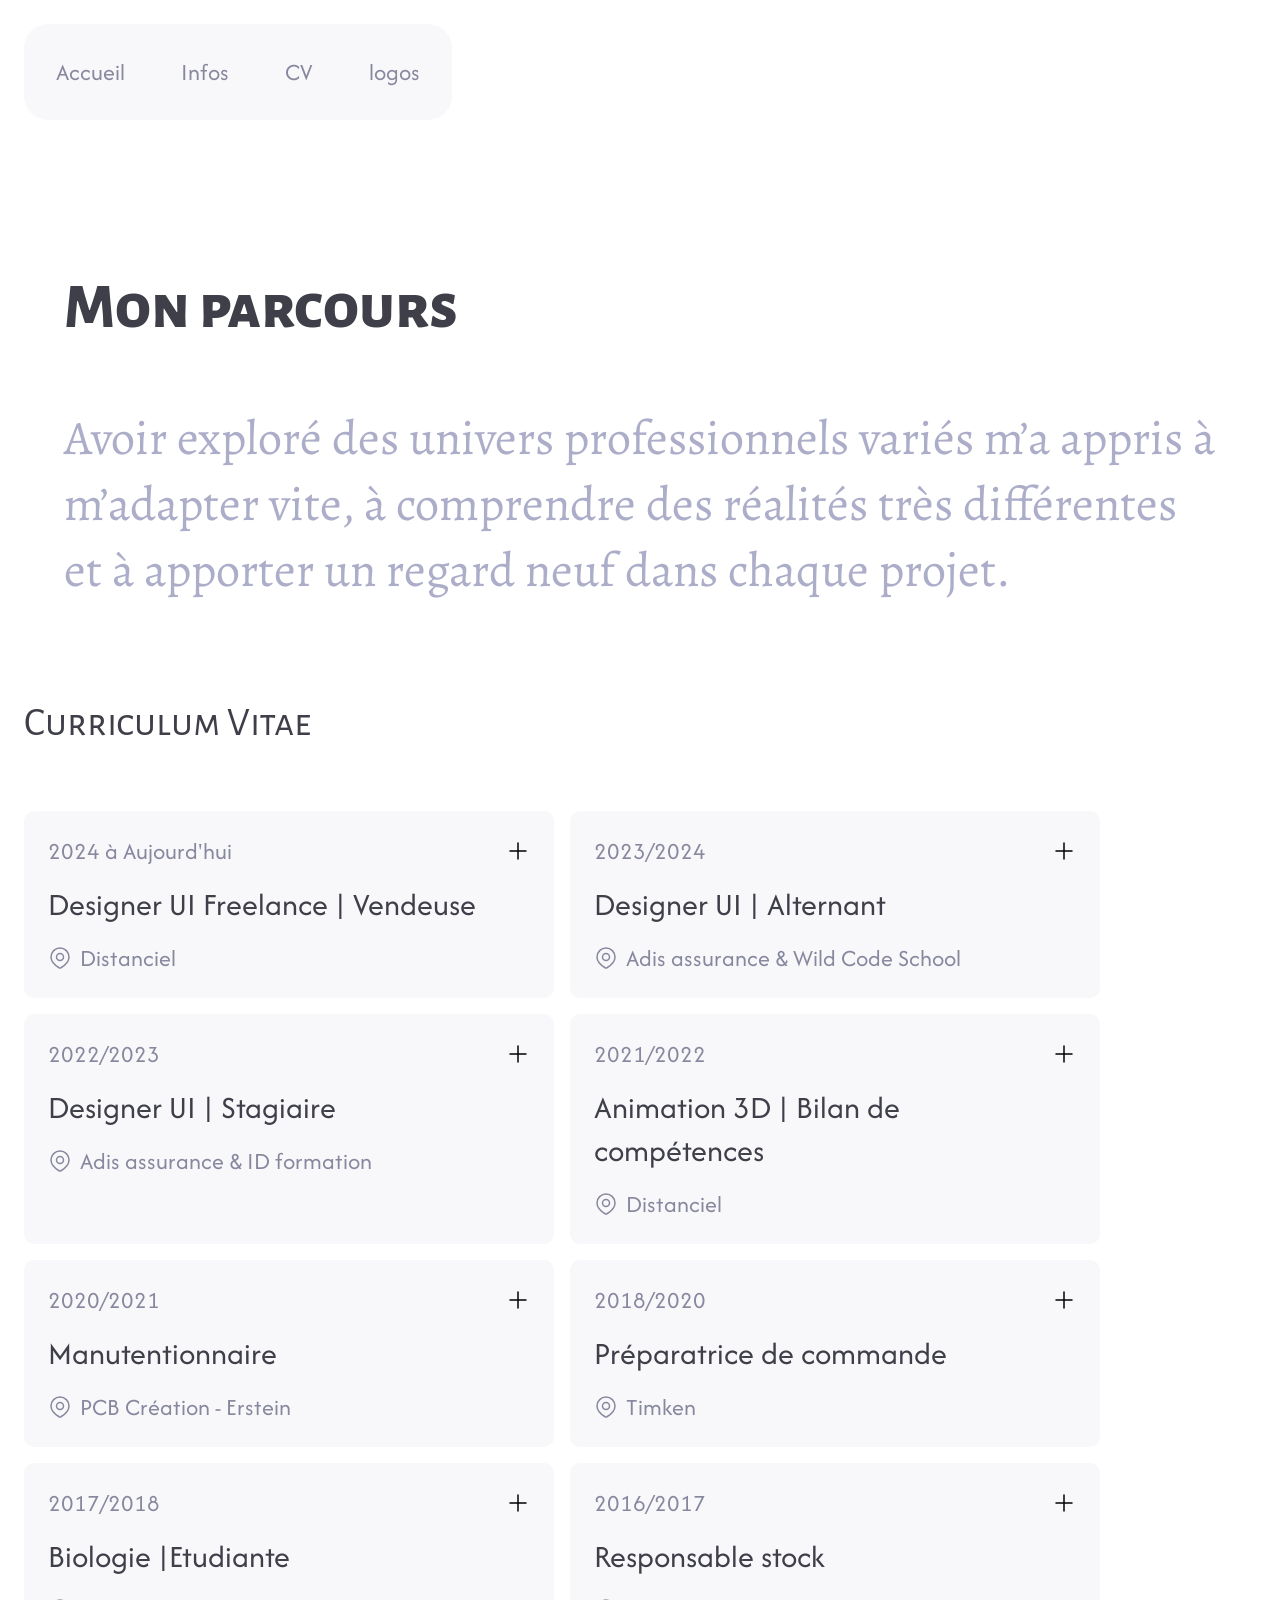
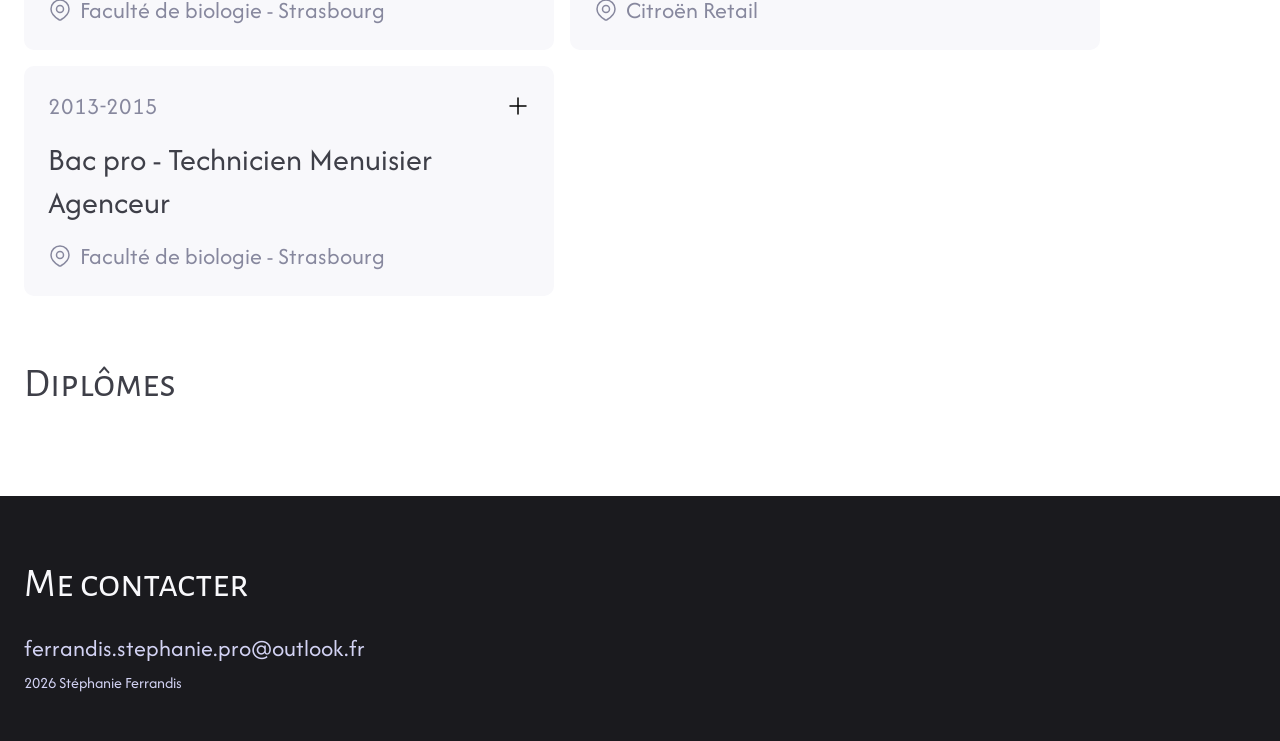
==== Curriculum vitae.html @ ad086a9f "CV" ====
<!DOCTYPE html>
<html lang="fr">

<head>
    <meta charset="UTF-8">
    <meta name="viewport" content="width=device-width, initial-scale=1.0">
    <title>Ferrandis Stéphanie Curriculum Vitae</title>
    <link rel="stylesheet" href="mainstyle.css">

    <!--Alegreya-classic-->
    <link rel="preconnect" href="https://fonts.googleapis.com">
    <link rel="preconnect" href="https://fonts.gstatic.com" crossorigin>
    <link href="https://fonts.googleapis.com/css2?family=Alegreya:ital,wght@0,400..900;1,400..900&display=swap"
        rel="stylesheet">
    <!--Alegreya Sans SC-->
    <link rel="preconnect" href="https://fonts.googleapis.com">
    <link rel="preconnect" href="https://fonts.gstatic.com" crossorigin>
    <link
        href="https://fonts.googleapis.com/css2?family=Alegreya+Sans+SC:ital,wght@0,100;0,300;0,400;0,500;0,700;0,800;0,900;1,100;1,300;1,400;1,500;1,700;1,800;1,900&display=swap"
        rel="stylesheet">
    <!--Afacad-->
    <link rel="preconnect" href="https://fonts.googleapis.com">
    <link rel="preconnect" href="https://fonts.gstatic.com" crossorigin>
    <link href="https://fonts.googleapis.com/css2?family=Afacad:ital,wght@0,400..700;1,400..700&display=swap"
        rel="stylesheet">
    <!--Script -->
    <script src="script.js" defer></script>

</head>

<body>

    <Header>
        <nav>
            <!-- Bouton burger -->
            <div id="burger-button" aria-label="Menu">
                <span></span>
                <span></span>
                <span></span>
            </div>

            <!-- Menu desktop + mobile -->
            <div class="main_pages">
                <a href="index.html">Accueil</a>
                <a href="#">Infos</a>
                <a href="Curriculum vitae.html">CV</a>
                <a href="page-logos.html">logos</a>
            </div>
        </nav>

        <h1>Mon parcours</h1>
        <h2>Avoir exploré des univers professionnels variés m’a appris à m’adapter vite, à comprendre des réalités très différentes et à apporter un regard neuf dans chaque projet. </h2>
        <h3>Curriculum Vitae</h3>
    </Header>

    <section class="curriculum">


        <!-------- AUJOURD'HUI DESIGN UI FREELANCE --------->

        <div class="card-cv">

            <div class="opener">
                <p>2024 à Aujourd'hui</p>
                <img class="toggle-icon" src="icons/plus.svg" alt="Icon more" height="24px">
            </div>

            <h4>Designer UI Freelance | Vendeuse</h4>

            <div class="location">
                <img src="icons/location-map.svg" alt="icon location" height="24px">
                <p>Distanciel</p>

            </div>

            <p class="description">Lorem ipsum dolor sit amet consectetur. Turpis risus sit id mauris velit arcu.
                Viverra mi fusce nunc in nulla interdum elit in. Faucibus egestas congue ultrices tincidunt id. Non
                eget cras sed erat urna id lacus.</p>

        </div>

        <!-------- DATE DESIGN UI ALTERNANT --------->

        <div class="card-cv">

            <div class="opener">
                <p>2023/2024</p>
                <img class="toggle-icon" src="icons/plus.svg" alt="Icon more" height="24px">
            </div>

            <h4>Designer UI | Alternant</h4>

            <div class="location">
                <img src="icons/location-map.svg" alt="icon location" height="24px">
                <p>Adis assurance & Wild Code School</p> 
            </div>

            <p class="description">Lorem ipsum dolor sit amet consectetur. Turpis risus sit id mauris velit arcu.
                Viverra mi fusce nunc in nulla interdum elit in. Faucibus egestas congue ultrices tincidunt id. Non
                eget cras sed erat urna id lacus.</p>

        </div>

        <!-------- DATE  DESIGN UI STAGE --------->

        <div class="card-cv">

            <div class="opener">
                <p>2022/2023</p>
                <img class="toggle-icon" src="icons/plus.svg" alt="Icon more" height="24px">
            </div>

            <h4>Designer UI | Stagiaire</h4>

            <div class="location">
                <img src="icons/location-map.svg" alt="icon location" height="24px">
                <p>Adis assurance & ID formation</p> 
            </div>

            <p class="description">Lorem ipsum dolor sit amet consectetur. Turpis risus sit id mauris velit arcu.
                Viverra mi fusce nunc in nulla interdum elit in. Faucibus egestas congue ultrices tincidunt id. Non
                eget cras sed erat urna id lacus.</p>

        </div>

        

        <!-------- DATE  SANS EMPLOI --------->

        <div class="card-cv">

            <div class="opener">
                <p>2021/2022</p>
                <img class="toggle-icon" src="icons/plus.svg" alt="Icon more" height="24px">
            </div>

            <h4>Animation 3D | Bilan de compétences</h4>

            <div class="location">
                <img src="icons/location-map.svg" alt="icon location" height="24px">
                <p>Distanciel</p> 
            </div>

            <p class="description">Lorem ipsum dolor sit amet consectetur. Turpis risus sit id mauris velit arcu.
                Viverra mi fusce nunc in nulla interdum elit in. Faucibus egestas congue ultrices tincidunt id. Non
                eget cras sed erat urna id lacus.</p>

        </div>

        <!-------- DATE  INTERIMAIRE PCB --------->

        <div class="card-cv">

            <div class="opener">
                <p>2020/2021</p>
                <img class="toggle-icon" src="icons/plus.svg" alt="Icon more" height="24px">
            </div>

            <h4>Manutentionnaire</h4>

            <div class="location">
                <img src="icons/location-map.svg" alt="icon location" height="24px">
                <p>PCB Création - Erstein</p> 
            </div>

            <p class="description">Lorem ipsum dolor sit amet consectetur. Turpis risus sit id mauris velit arcu.
                Viverra mi fusce nunc in nulla interdum elit in. Faucibus egestas congue ultrices tincidunt id. Non
                eget cras sed erat urna id lacus.</p>

        </div>

        <!-------- DATE  INTERIMAIRE TIMKEN --------->

        <div class="card-cv">

            <div class="opener">
                <p>2018/2020</p>
                <img class="toggle-icon" src="icons/plus.svg" alt="Icon more" height="24px">
            </div>

            <h4>Préparatrice de commande</h4>

            <div class="location">
                <img src="icons/location-map.svg" alt="icon location" height="24px">
                <p>Timken</p> 
            </div>

            <p class="description">Lorem ipsum dolor sit amet consectetur. Turpis risus sit id mauris velit arcu.
                Viverra mi fusce nunc in nulla interdum elit in. Faucibus egestas congue ultrices tincidunt id. Non
                eget cras sed erat urna id lacus.</p>

        </div>

        <!-------- DATE  ETUDIANT FACULTE DE BIOLOGIE --------->

        <div class="card-cv">

            <div class="opener">
                <p>2017/2018</p>
                <img class="toggle-icon" src="icons/plus.svg" alt="Icon more" height="24px">
            </div>

            <h4>Biologie |Etudiante</h4>

            <div class="location">
                <img src="icons/location-map.svg" alt="icon location" height="24px">
                <p>Faculté de biologie - Strasbourg</p> 
            </div>

            <p class="description">Lorem ipsum dolor sit amet consectetur. Turpis risus sit id mauris velit arcu.
                Viverra mi fusce nunc in nulla interdum elit in. Faucibus egestas congue ultrices tincidunt id. Non
                eget cras sed erat urna id lacus.</p>

        </div>

        <!-------- DATE  INTERIMAIRE CITROEN RETAIL --------->

        <div class="card-cv">

            <div class="opener">
                <p>2016/2017</p>
                <img class="toggle-icon" src="icons/plus.svg" alt="Icon more" height="24px">
            </div>

            <h4>Responsable stock</h4>

            <div class="location">
                <img src="icons/location-map.svg" alt="icon location" height="24px">
                <p>Citroën Retail</p> 
            </div>

            <p class="description">Lorem ipsum dolor sit amet consectetur. Turpis risus sit id mauris velit arcu.
                Viverra mi fusce nunc in nulla interdum elit in. Faucibus egestas congue ultrices tincidunt id. Non
                eget cras sed erat urna id lacus.</p>

        </div>


        
        <!-------- DATE  MENUISIER AGENCEUR --------->

        <div class="card-cv">

            <div class="opener">
                <p>2013-2015</p>
                <img class="toggle-icon" src="icons/plus.svg" alt="Icon more" height="24px">
            </div>

            <h4>Bac pro - Technicien Menuisier Agenceur</h4>

            <div class="location">
                <img src="icons/location-map.svg" alt="icon location" height="24px">
                <p>Faculté de biologie - Strasbourg</p> 
            </div>

            <p class="description">Lorem ipsum dolor sit amet consectetur. Turpis risus sit id mauris velit arcu.
                Viverra mi fusce nunc in nulla interdum elit in. Faucibus egestas congue ultrices tincidunt id. Non
                eget cras sed erat urna id lacus.</p>

        </div>


        

    </section>
    <section>
        <h3>Diplômes</h3>
    </section>
    <section class="Contact"></section>

    <footer>
        <h3>Me contacter</h3>
        <p>ferrandis.stephanie.pro@outlook.fr</p>
        <h6>2026 Stéphanie Ferrandis</h6>
    </footer>
</body>
---- mainstyle.css ----
* {
    margin: 0;
    padding: 0;
    box-sizing: border-box;
    line-height: inherit;
    color: inherit;
    font: inherit;
}

html {
    font-size: 16px; /* Valeur par défaut des navigateurs */
    /* padding: 24px 32px 24px 32px; */
}


:root{
    
    --primary-light-color: #ACADC9;  
    --primary-medium-color: ;
    --primary-dark-color: ;  
    --secondary-color: #391ADE; 
    --secondary-light-color: #7D3EFF;
    --secondary-dark-color: #5318CC;
    --tertiary : ;
    --background-light: #1FFFFFF;
    --background-medium: #F8F8FB;
    --background-dark: #1A1A1E;
    --color-system-valid: #C4FCF0;
    background-color: var(--background-light); 
}



.alegreya-classic{
  font-family: "Alegreya", serif;
  font-optical-sizing: auto;
  font-weight: 400;
  font-style: normal;
}

.alegreya-sans-sc-thin {
  font-family: "Alegreya Sans SC", sans-serif;
  font-weight: 100;
  font-style: normal;
}

.alegreya-sans-sc-light {
  font-family: "Alegreya Sans SC", sans-serif;
  font-weight: 300;
  font-style: normal;
}

.alegreya-sans-sc-regular {
  font-family: "Alegreya Sans SC", sans-serif;
  font-weight: 400;
  font-style: normal;
}

.alegreya-sans-sc-medium {
  font-family: "Alegreya Sans SC", sans-serif;
  font-weight: 500;
  font-style: normal;
}

.alegreya-sans-sc-bold {
  font-family: "Alegreya Sans SC", sans-serif;
  font-weight: 700;
  font-style: normal;
}

.alegreya-sans-sc-extrabold {
  font-family: "Alegreya Sans SC", sans-serif;
  font-weight: 800;
  font-style: normal;
}

.alegreya-sans-sc-black {
  font-family: "Alegreya Sans SC", sans-serif;
  font-weight: 900;
  font-style: normal;
}

.alegreya-sans-sc-thin-italic {
  font-family: "Alegreya Sans SC", sans-serif;
  font-weight: 100;
  font-style: italic;
}

.alegreya-sans-sc-light-italic {
  font-family: "Alegreya Sans SC", sans-serif;
  font-weight: 300;
  font-style: italic;
}

.alegreya-sans-sc-regular-italic {
  font-family: "Alegreya Sans SC", sans-serif;
  font-weight: 400;
  font-style: italic;
}

.alegreya-sans-sc-medium-italic {
  font-family: "Alegreya Sans SC", sans-serif;
  font-weight: 500;
  font-style: italic;
}

.alegreya-sans-sc-bold-italic {
  font-family: "Alegreya Sans SC", sans-serif;
  font-weight: 700;
  font-style: italic;
}

.alegreya-sans-sc-extrabold-italic {
  font-family: "Alegreya Sans SC", sans-serif;
  font-weight: 800;
  font-style: italic;
}

.alegreya-sans-sc-black-italic {
  font-family: "Alegreya Sans SC", sans-serif;
  font-weight: 900;
  font-style: italic;
}

.afacad {
  font-family: "Afacad", sans-serif;
  font-optical-sizing: auto;
  font-weight: 400;
  font-style: normal;
}


h1{
  font-family: "Alegreya Sans SC", sans-serif;
  font-optical-sizing: auto;
  font-weight: 800;
  font-style: normal;
  font-size: 4rem;
  color: #3E3F48;
  padding: 150px 58px  58px 40px;
  max-width: 82rem;
}

h2{
    font-family: "Alegreya", serif;
  font-optical-sizing: auto;
  font-weight: 400;
  font-style: normal;
  font-size: 3rem;
  color: #ACADC9;
  max-width: 82rem;
  padding: 0px 40px 80px 40px;

}

h3{
    font-family:"Alegreya Sans SC";
    font-size: 2.5rem;
    padding: 16px 0px 16px 0px;
    color: #3E3F48;
}

h4{
    font-family:"Afacad";
    font-size: 2rem;
    color: #3E3F48;
    padding: 16px 0px 16px 0px;
}

h5{
  font-family:"Alegreya Sans SC";
    font-size: 1.5rem;
    padding: 16px 0px 16px 0px;
    color: #3E3F48;
}

h6{
    font-family:"Afacad";
    font-size: 1rem;
    color: #3E3F48;
} /*Uniquement dans footer*/

p{
    font-family:"Afacad";
    font-size: 1.5rem;
    color: #3E3F48;
}

header, section{
  padding: 24px;
}

.main_pages{
    display: flex; flex-direction: row; align-items: center;
    width: fit-content; padding: 2rem; gap: 56px;
    font-family: "Afacad"; font-size: 1.5rem;  
    background-color: #F8F8FB;
    border-radius: 24px;
}

nav .main_pages a 
{
    display: flex;
    align-items: center;
    justify-content: center;
    text-decoration: none;
    color: #87889E;
}

nav a:hover 
{
    color: #1A1A1E;
}

/* --- BURGER BUTTON --- */

#burger-button {
  width: 40px;
  height: 32px;
  position: relative;
  cursor: pointer;
  display: none; /* visible seulement en mobile */
  z-index: 9999;
}

#burger-button span {
  position: absolute;
  left: 0;
  height: 5px;
  background-color: #ADAEC8;
  border-radius: 8px;
  transition: 0.3s ease;
}

/* Largeurs différentes */
#burger-button span:nth-child(1) {
  width: 100%;
  top: 0;
}

#burger-button span:nth-child(2) {
  width: 50%;
  top: 13px;
}

#burger-button span:nth-child(3) {
  width: 25%;
  top: 26px;
}

/* --- BURGER BUTTON : ANIMATION EN CROIX --- */

#burger-button.open span:nth-child(1) {
  transform: translateY(13px) rotate(45deg);
  width: 100%; /* pour garder la croix propre */
}

#burger-button.open span:nth-child(2) {
  opacity: 0;
}

#burger-button.open span:nth-child(3) {
  transform: translateY(-13px) rotate(-45deg);
  width: 100%; /* pour garder la croix propre */
}

/* --- ACCUEIL TINY PROJET --- */

.project-container{
    width: fit-content;
    display: flex;
   flex-direction: column;
   gap: 16px;
}

.home-project-name{
    display: flex;
    flex-direction: row;
    justify-content: space-between;
    margin-bottom: 24px;
}
.home-project-name p{
    color: #ACADC9;
}

.video-thumbnail {
    display: block;
    width: 100%;
    max-width: 1000px; /* taille desktop */
    border-radius: 16px;
    overflow: hidden;
    cursor: pointer;
}

.video-thumbnail video {
    width: 100%;
    height: auto;
    display: block;
    object-fit: cover;
}
/* --- PAGES PROJET --- */

.hero {
  background-image: url("spotmypulse/media/header-smp.jpg");
  background-size: cover;
  background-position: top center;
  background-repeat: no-repeat;
  background-attachment: fixed;
  height: 70vh;
}

footer{
  display: flex;
  flex-direction: column;
  background-color: #1A1A1E;
  padding: 48px 24px 48px 24px;
  gap: 8px;
}

footer h3{
  color: #F8F8FB ;
}

footer h6, footer p{
  color: #D2D2F3;
}

/* ------------------------------------------ CURRICULUM VITAE-------------------------------------------- */

.curriculum{
  display: flex;
  flex-direction: row;
  flex-wrap: wrap;
  gap: 16px;
}

.card-cv{
  background-color: #F8F8FB;
  border-radius: 10px;
  padding: 24px;
  width: 530px;
}

.location p, .opener p{
  color: #87889E;
}

.opener, .when{
  display: flex;
  flex-direction: row;
  justify-content: space-between;
}

.location{
  display: flex;
  flex-direction: row;
  align-items: center;
  gap: 8px;
}

.description{
  padding-top: 16px;
}

/* Paragraphe caché par défaut */
.card-cv .description {
    display: none;
}

/* Quand la carte est ouverte */
.card-cv.open .description {
    display: block;
}

/* Optionnel : curseur clic */
.card-cv .opener {
    cursor: pointer;
    display: flex;
    justify-content: space-between;
    align-items: center;
}



/* -------------------- VERSION MOBILE ----------------------- */

@media (max-width: 768px) {

    h1{
        font-size: 3rem;
        padding: 150px 0px 0px 0px;

    }

    h2{
        font-size: 2rem;
        padding: 24px 0px 24px 0px;
    }

    h3{
      font-size: 2rem;
    }

  /* Afficher le burger */
  #burger-button {
    display: block;
  }

  /* Menu mobile caché par défaut */
  .main_pages {
    position: fixed;
    top: 0;
    left: 0;
    width: 100vw;
    height: 100vh;
    background-color: #F8F8FB;
    flex-direction: column;
    justify-content: center;
    align-items: center;
    gap: 32px;

    transform: translateY(-100%); /* caché au-dessus */
    transition: transform 0.35s ease;
    z-index: 9990;
  }

  /* Menu visible quand ouvert */
  .main_pages.open {
    transform: translateY(0); /* descend */
  }

  /* Liens en mobile */
  .main_pages a {
    display: block;
    font-size: 2.2rem;
    color: #3E3F48;
  }

  .curriculum{
    flex-direction: column;
  }

  .card-cv{
    width: 100%;
  }
}
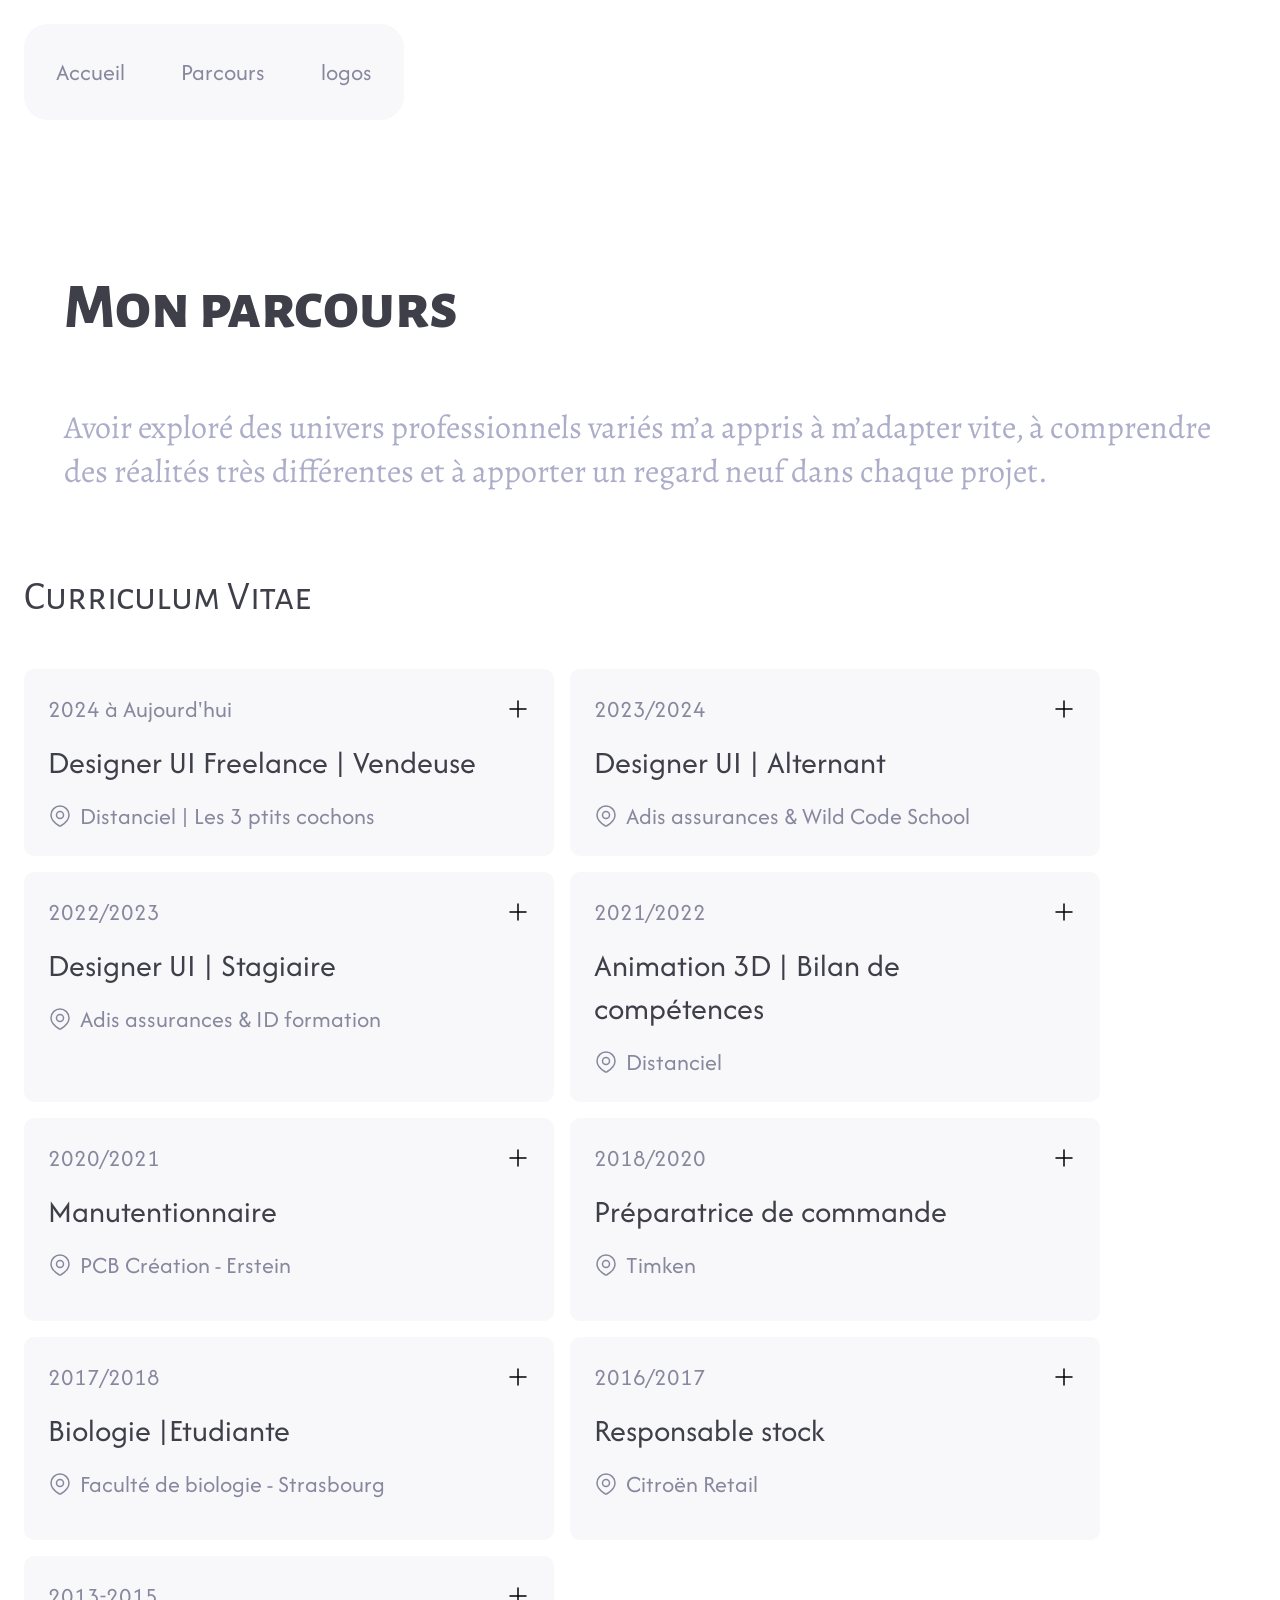
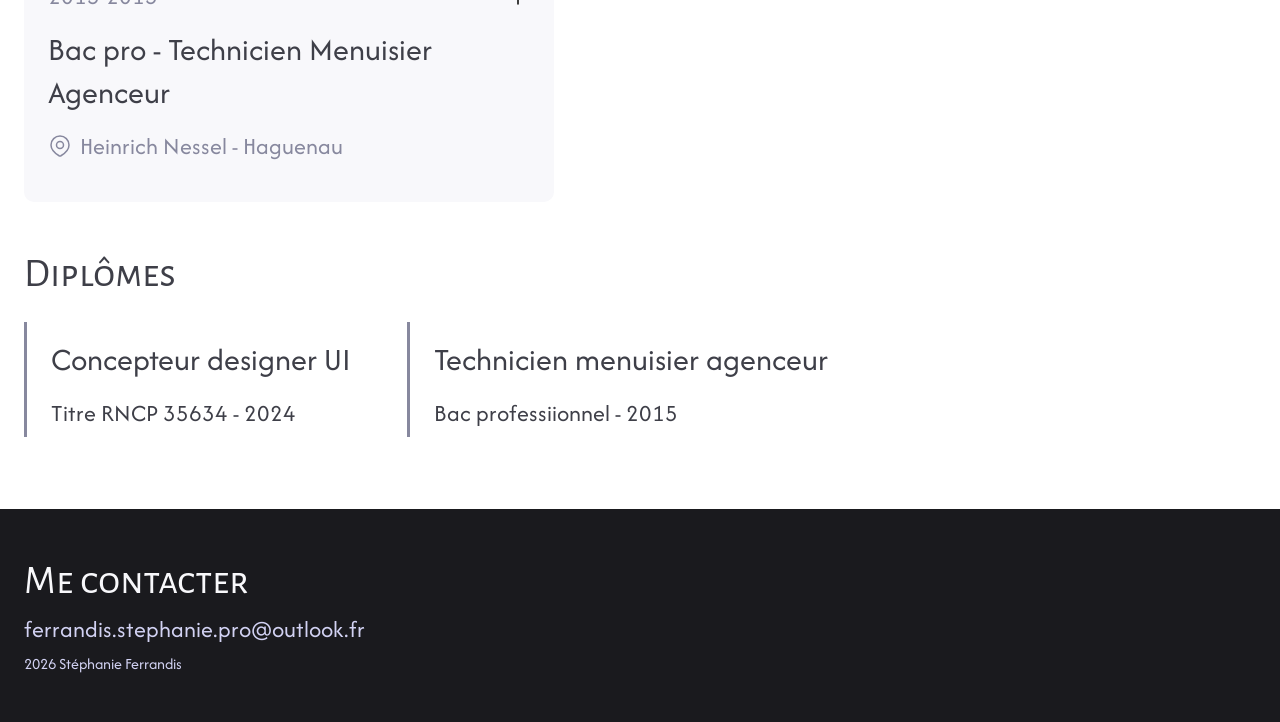
==== commit 3a2ad293: "Cv et autres" ====
--- a/Curriculum vitae.html
+++ b/Curriculum vitae.html
@@ -42,14 +42,14 @@
             <!-- Menu desktop + mobile -->
             <div class="main_pages">
                 <a href="index.html">Accueil</a>
-                <a href="#">Infos</a>
-                <a href="Curriculum vitae.html">CV</a>
+                <a href="Curriculum vitae.html">Parcours</a>
                 <a href="page-logos.html">logos</a>
             </div>
         </nav>
 
         <h1>Mon parcours</h1>
-        <h2>Avoir exploré des univers professionnels variés m’a appris à m’adapter vite, à comprendre des réalités très différentes et à apporter un regard neuf dans chaque projet. </h2>
+        <h2>Avoir exploré des univers professionnels variés m’a appris à m’adapter vite, à comprendre des réalités très
+            différentes et à apporter un regard neuf dans chaque projet. </h2>
         <h3>Curriculum Vitae</h3>
     </Header>
 
@@ -69,81 +69,104 @@
 
             <div class="location">
                 <img src="icons/location-map.svg" alt="icon location" height="24px">
+                <p>Distanciel | Les 3 ptits cochons</p>
+
+            </div>
+
+            <p class="description">Je suis aujourd’hui designer UI freelance. Mes premières missions sont principalement
+                arrivées par bouche‑à‑oreille, ce qui m’a permis d’accompagner plusieurs clients sur la création ou
+                l’évolution de leur identité graphique.
+                Ces projets m’ont offert l’occasion de renforcer ma méthodologie, d’affiner mon style et de développer
+                une relation de proximité avec mes clients.
+
+                En parallèle, je travaille comme vendeuse aux "Les 3 ptits cochons" , une épicerie fine strasbourgeoise
+                spécialisée dans l’apéritif. Cette expérience nourrit mon sens du contact, de l’écoute et du conseil —
+                des qualités essentielles dans mon métier de designer.</p>
+
+        </div>
+
+        <!-------- DATE DESIGN UI ALTERNANT --------->
+
+        <div class="card-cv">
+
+            <div class="opener">
+                <p>2023/2024</p>
+                <img class="toggle-icon" src="icons/plus.svg" alt="Icon more" height="24px">
+            </div>
+
+            <h4>Designer UI | Alternant</h4>
+
+            <div class="location">
+                <img src="icons/location-map.svg" alt="icon location" height="24px">
+                <p>Adis assurances & Wild Code School</p>
+            </div>
+
+            <p class="description">Au cours de mon alternance chez ADIS Assurances, j’ai été confrontée à l’ensemble des
+                dimensions qui structurent un projet UX : enjeux business, attentes utilisateurs, collaboration
+                inter‑équipes, contraintes techniques et accessibilité numérique.
+                Ces éléments ont guidé chacune de mes décisions de conception.
+
+                La refonte complète de plusieurs parcours utilisateurs ainsi que la création d’un outil interne m’ont
+                permis d’appliquer ces principes de manière concrète et exigeante.
+                J’ai particulièrement apprécié cette immersion dans des problématiques complexes</p>
+
+        </div>
+
+        <!-------- DATE  DESIGN UI STAGE --------->
+
+        <div class="card-cv">
+
+            <div class="opener">
+                <p>2022/2023</p>
+                <img class="toggle-icon" src="icons/plus.svg" alt="Icon more" height="24px">
+            </div>
+
+            <h4>Designer UI | Stagiaire</h4>
+
+            <div class="location">
+                <img src="icons/location-map.svg" alt="icon location" height="24px">
+                <p>Adis assurances & ID formation</p>
+            </div>
+
+            <p class="description">Cette première année de formation, réalisée avec Pôle emploi, a marqué mon entrée
+                dans le domaine du design UI/UX. J’y ai appris les bases du métier, les principes fondamentaux de
+                l’ergonomie et de la conception d’interface.
+
+                J’ai également découvert et pratiqué la suite Adobe, avant de me spécialiser progressivement sur Figma,
+                que j’ai ensuite utilisé en conditions réelles lors de mon expérience chez Adis Assurance.
+                Cette période a posé les fondations de ma méthodologie actuelle : comprendre, structurer, concevoir et
+                itérer.
+            </p>
+
+        </div>
+
+
+
+        <!-------- DATE  SANS EMPLOI --------->
+
+        <div class="card-cv">
+
+            <div class="opener">
+                <p>2021/2022</p>
+                <img class="toggle-icon" src="icons/plus.svg" alt="Icon more" height="24px">
+            </div>
+
+            <h4>Animation 3D | Bilan de compétences</h4>
+
+            <div class="location">
+                <img src="icons/location-map.svg" alt="icon location" height="24px">
                 <p>Distanciel</p>
-
-            </div>
-
-            <p class="description">Lorem ipsum dolor sit amet consectetur. Turpis risus sit id mauris velit arcu.
-                Viverra mi fusce nunc in nulla interdum elit in. Faucibus egestas congue ultrices tincidunt id. Non
-                eget cras sed erat urna id lacus.</p>
-
-        </div>
-
-        <!-------- DATE DESIGN UI ALTERNANT --------->
-
-        <div class="card-cv">
-
-            <div class="opener">
-                <p>2023/2024</p>
-                <img class="toggle-icon" src="icons/plus.svg" alt="Icon more" height="24px">
-            </div>
-
-            <h4>Designer UI | Alternant</h4>
-
-            <div class="location">
-                <img src="icons/location-map.svg" alt="icon location" height="24px">
-                <p>Adis assurance & Wild Code School</p> 
-            </div>
-
-            <p class="description">Lorem ipsum dolor sit amet consectetur. Turpis risus sit id mauris velit arcu.
-                Viverra mi fusce nunc in nulla interdum elit in. Faucibus egestas congue ultrices tincidunt id. Non
-                eget cras sed erat urna id lacus.</p>
-
-        </div>
-
-        <!-------- DATE  DESIGN UI STAGE --------->
-
-        <div class="card-cv">
-
-            <div class="opener">
-                <p>2022/2023</p>
-                <img class="toggle-icon" src="icons/plus.svg" alt="Icon more" height="24px">
-            </div>
-
-            <h4>Designer UI | Stagiaire</h4>
-
-            <div class="location">
-                <img src="icons/location-map.svg" alt="icon location" height="24px">
-                <p>Adis assurance & ID formation</p> 
-            </div>
-
-            <p class="description">Lorem ipsum dolor sit amet consectetur. Turpis risus sit id mauris velit arcu.
-                Viverra mi fusce nunc in nulla interdum elit in. Faucibus egestas congue ultrices tincidunt id. Non
-                eget cras sed erat urna id lacus.</p>
-
-        </div>
-
-        
-
-        <!-------- DATE  SANS EMPLOI --------->
-
-        <div class="card-cv">
-
-            <div class="opener">
-                <p>2021/2022</p>
-                <img class="toggle-icon" src="icons/plus.svg" alt="Icon more" height="24px">
-            </div>
-
-            <h4>Animation 3D | Bilan de compétences</h4>
-
-            <div class="location">
-                <img src="icons/location-map.svg" alt="icon location" height="24px">
-                <p>Distanciel</p> 
-            </div>
-
-            <p class="description">Lorem ipsum dolor sit amet consectetur. Turpis risus sit id mauris velit arcu.
-                Viverra mi fusce nunc in nulla interdum elit in. Faucibus egestas congue ultrices tincidunt id. Non
-                eget cras sed erat urna id lacus.</p>
+            </div>
+
+            <p class="description">Cette année a été un moment clé de mon parcours. En parallèle d’un bilan de
+                compétences avec AAC, j’ai commencé à me former en autonomie à l’animation 3D grâce à des cours en libre
+                accès.
+                J’y ai découvert un domaine passionnant, mais surtout ma capacité à apprendre seule, à résoudre des
+                problèmes et à progresser en anglais, ce qui était nouveau pour moi.
+
+                Cette période a été le véritable point de départ de mon orientation vers le design, en ouvrant la voie à
+                une nouvelle manière de créer et de penser.
+            </p>
 
         </div>
 
@@ -160,12 +183,19 @@
 
             <div class="location">
                 <img src="icons/location-map.svg" alt="icon location" height="24px">
-                <p>PCB Création - Erstein</p> 
-            </div>
-
-            <p class="description">Lorem ipsum dolor sit amet consectetur. Turpis risus sit id mauris velit arcu.
-                Viverra mi fusce nunc in nulla interdum elit in. Faucibus egestas congue ultrices tincidunt id. Non
-                eget cras sed erat urna id lacus.</p>
+                <p>PCB Création - Erstein</p>
+            </div>
+
+            <p class="description">Avec mon équipe, nous étions responsables de la préparation de la matière première
+                destinée à l’ensemble de l’usine ainsi qu’aux professionnels pâtissiers et chocolatiers qui
+                l’utilisaient pour leurs créations.
+                Même si je n’ai que peu apprécié cette expérience et n’y ai travaillé que quelques mois, elle m’a tout
+                de même permis de découvrir un univers exigeant et minutieux.
+
+                La partie la plus satisfaisante de cette mission a été la manipulation et la coloration du chocolat, un
+                travail à la fois technique et sensoriel qui m’a offert un premier contact concret avec ce savoir-faire
+                artisanal.
+            </p>
 
         </div>
 
@@ -182,12 +212,29 @@
 
             <div class="location">
                 <img src="icons/location-map.svg" alt="icon location" height="24px">
-                <p>Timken</p> 
-            </div>
-
-            <p class="description">Lorem ipsum dolor sit amet consectetur. Turpis risus sit id mauris velit arcu.
-                Viverra mi fusce nunc in nulla interdum elit in. Faucibus egestas congue ultrices tincidunt id. Non
-                eget cras sed erat urna id lacus.</p>
+                <p>Timken</p>
+            </div>
+
+            <p class="description">Après mon expérience à l’université, j’ai intégré Timken en tant que préparatrice de
+                commandes dans le cadre d’un contrat d’intérim. J’y ai travaillé un peu plus d’un an, une période qui
+                m’a permis de développer rigueur, organisation et endurance, tout en préparant un projet personnel
+                important : plusieurs mois de voyage en Croatie avec mon conjoint.
+
+                Malgré un contexte mondial paralysé par la pandémie de Covid, nous avons pu mener cette aventure à bien
+                et en profiter pleinement. Cette expérience a renforcé ma capacité d’adaptation, ma gestion du stress et
+                mon envie d’explorer de nouveaux horizons.
+            </p>
+
+            <div class="skills">
+
+                <div class="tag">
+                    <p>Organisation</p>
+                </div>
+                <div class="tag">
+                    <p>Résilience</p>
+                </div>
+
+            </div>
 
         </div>
 
@@ -204,12 +251,28 @@
 
             <div class="location">
                 <img src="icons/location-map.svg" alt="icon location" height="24px">
-                <p>Faculté de biologie - Strasbourg</p> 
-            </div>
-
-            <p class="description">Lorem ipsum dolor sit amet consectetur. Turpis risus sit id mauris velit arcu.
-                Viverra mi fusce nunc in nulla interdum elit in. Faucibus egestas congue ultrices tincidunt id. Non
-                eget cras sed erat urna id lacus.</p>
+                <p>Faculté de biologie - Strasbourg</p>
+            </div>
+
+            <p class="description">J’ai toujours eu cette volonté d’approfondir mes connaissances en biologie. C’est un
+                domaine fascinant qui, dans la perspective de reprendre mes études, a immédiatement capté toute mon
+                attention.
+
+                Je n’ai pas réussi mon année, et j’ai rapidement eu besoin de retourner travailler pour subvenir à mes
+                besoins. Malgré cela, j’en garde une immense satisfaction. Cette expérience m’a enrichie, m’a permis de
+                mieux me connaître et, si c’était à refaire, j’y retournerais sans hésiter.
+            </p>
+
+            <div class="skills">
+
+                <div class="tag">
+                    <p>Rigueur</p>
+                </div>
+                <div class="tag">
+                    <p>Autonomie</p>
+                </div>
+
+            </div>
 
         </div>
 
@@ -226,17 +289,33 @@
 
             <div class="location">
                 <img src="icons/location-map.svg" alt="icon location" height="24px">
-                <p>Citroën Retail</p> 
-            </div>
-
-            <p class="description">Lorem ipsum dolor sit amet consectetur. Turpis risus sit id mauris velit arcu.
-                Viverra mi fusce nunc in nulla interdum elit in. Faucibus egestas congue ultrices tincidunt id. Non
-                eget cras sed erat urna id lacus.</p>
-
-        </div>
-
-
-        
+                <p>Citroën Retail</p>
+            </div>
+
+            <p class="description">J’étais responsable de la réception des pièces automobiles, de l’organisation de
+                l’entrepôt, ainsi que de la préparation des commandes, souvent nécessaire en raison d’un effectif
+                réduit.
+
+                Cette première expérience professionnelle m’a apporté de l’émancipation, un vrai sens des
+                responsabilités, et m’a permis de financer mon permis de conduire ainsi que ma première année d’études à
+                l’université l’année suivante.</p>
+
+            <div class="skills">
+
+                <div class="tag">
+                    <p>Résponsabilité</p>
+                </div>
+                <div class="tag">
+                    <p>Autonomie</p>
+                </div>
+
+            </div>
+
+
+        </div>
+
+
+
         <!-------- DATE  MENUISIER AGENCEUR --------->
 
         <div class="card-cv">
@@ -250,21 +329,57 @@
 
             <div class="location">
                 <img src="icons/location-map.svg" alt="icon location" height="24px">
-                <p>Faculté de biologie - Strasbourg</p> 
-            </div>
-
-            <p class="description">Lorem ipsum dolor sit amet consectetur. Turpis risus sit id mauris velit arcu.
-                Viverra mi fusce nunc in nulla interdum elit in. Faucibus egestas congue ultrices tincidunt id. Non
-                eget cras sed erat urna id lacus.</p>
-
-        </div>
-
-
-        
+                <p>Heinrich Nessel - Haguenau</p>
+            </div>
+
+            <p class="description">Une expérience formidable qui m’a permis de redonner du sens à ma vie
+                professionnelle. J’ai adoré apprendre ce métier : toucher, sentir et manipuler les différentes essences
+                de bois a été un vrai plaisir.
+
+                Cependant, j’ai trouvé le métier bien plus stimulant à l’école qu’en entreprise. Les projets y étaient
+                plus techniques, plus créatifs, et les compétences à développer beaucoup plus enrichissantes.
+
+                Être une femme dans un milieu encore très masculin n’a pas toujours été simple, mais cela a renforcé ma
+                confiance en moi et m’a poussée à m’affirmer davantage.
+            </p>
+
+            <div class="skills">
+
+                <div class="tag">
+                    <p>Résilience</p>
+                </div>
+                <div class="tag">
+                    <p>Confiance en soit</p>
+                </div>
+                <div class="tag">
+                    <p>Minutie</p>
+                </div>
+
+            </div>
+
+        </div>
+
+
+
 
     </section>
     <section>
         <h3>Diplômes</h3>
+
+        <div class="mesdiplomes">
+            <div class="diplome">
+                <h4>Concepteur designer UI</h4>
+                <p>Titre RNCP 35634 - 2024</p>
+            </div>
+
+            <div class="diplome">
+                <h4>Technicien menuisier agenceur</h4>
+                <p>Bac professiionnel - 2015</p>
+            </div>
+        </div>
+
+
+
     </section>
     <section class="Contact"></section>
 
--- a/mainstyle.css
+++ b/mainstyle.css
@@ -1,37 +1,38 @@
 * {
-    margin: 0;
-    padding: 0;
-    box-sizing: border-box;
-    line-height: inherit;
-    color: inherit;
-    font: inherit;
+  margin: 0;
+  padding: 0;
+  box-sizing: border-box;
+  line-height: inherit;
+  color: inherit;
+  font: inherit;
 }
 
 html {
-    font-size: 16px; /* Valeur par défaut des navigateurs */
-    /* padding: 24px 32px 24px 32px; */
-}
-
-
-:root{
-    
-    --primary-light-color: #ACADC9;  
-    --primary-medium-color: ;
-    --primary-dark-color: ;  
-    --secondary-color: #391ADE; 
-    --secondary-light-color: #7D3EFF;
-    --secondary-dark-color: #5318CC;
-    --tertiary : ;
-    --background-light: #1FFFFFF;
-    --background-medium: #F8F8FB;
-    --background-dark: #1A1A1E;
-    --color-system-valid: #C4FCF0;
-    background-color: var(--background-light); 
-}
-
-
-
-.alegreya-classic{
+  font-size: 16px;
+  /* Valeur par défaut des navigateurs */
+  /* padding: 24px 32px 24px 32px; */
+}
+
+
+:root {
+
+  --primary-light-color: #ACADC9;
+  --primary-medium-color: ;
+  --primary-dark-color: ;
+  --secondary-color: #391ADE;
+  --secondary-light-color: #7D3EFF;
+  --secondary-dark-color: #5318CC;
+  --tertiary: ;
+  --background-light: #1FFFFFF;
+  --background-medium: #F8F8FB;
+  --background-dark: #1A1A1E;
+  --color-system-valid: #C4FCF0;
+  background-color: var(--background-light);
+}
+
+
+
+.alegreya-classic {
   font-family: "Alegreya", serif;
   font-optical-sizing: auto;
   font-weight: 400;
@@ -130,86 +131,91 @@
 }
 
 
-h1{
+h1 {
   font-family: "Alegreya Sans SC", sans-serif;
   font-optical-sizing: auto;
   font-weight: 800;
   font-style: normal;
   font-size: 4rem;
   color: #3E3F48;
-  padding: 150px 58px  58px 40px;
+  padding: 150px 58px 58px 40px;
   max-width: 82rem;
 }
 
-h2{
-    font-family: "Alegreya", serif;
+h2 {
+  font-family: "Alegreya", serif;
   font-optical-sizing: auto;
   font-weight: 400;
   font-style: normal;
-  font-size: 3rem;
+  font-size: 2rem;
   color: #ACADC9;
   max-width: 82rem;
   padding: 0px 40px 80px 40px;
 
 }
 
-h3{
-    font-family:"Alegreya Sans SC";
-    font-size: 2.5rem;
-    padding: 16px 0px 16px 0px;
-    color: #3E3F48;
-}
-
-h4{
-    font-family:"Afacad";
-    font-size: 2rem;
-    color: #3E3F48;
-    padding: 16px 0px 16px 0px;
-}
-
-h5{
-  font-family:"Alegreya Sans SC";
-    font-size: 1.5rem;
-    padding: 16px 0px 16px 0px;
-    color: #3E3F48;
-}
-
-h6{
-    font-family:"Afacad";
-    font-size: 1rem;
-    color: #3E3F48;
-} /*Uniquement dans footer*/
-
-p{
-    font-family:"Afacad";
-    font-size: 1.5rem;
-    color: #3E3F48;
-}
-
-header, section{
+h3 {
+  font-family: "Alegreya Sans SC";
+  font-size: 2.5rem;
+  /* padding: 16px 0px 16px 0px; */
+  color: #3E3F48;
+}
+
+h4 {
+  font-family: "Afacad";
+  font-size: 2rem;
+  color: #3E3F48;
+  padding: 16px 0px 16px 0px;
+}
+
+h5 {
+  font-family: "Alegreya Sans SC";
+  font-size: 1.5rem;
+  padding: 16px 0px 16px 0px;
+  color: #3E3F48;
+}
+
+h6 {
+  font-family: "Afacad";
+  font-size: 1rem;
+  color: #3E3F48;
+}
+
+/*Uniquement dans footer*/
+
+p {
+  font-family: "Afacad";
+  font-size: 1.5rem;
+  color: #3E3F48;
+}
+
+header, section {
   padding: 24px;
 }
 
-.main_pages{
-    display: flex; flex-direction: row; align-items: center;
-    width: fit-content; padding: 2rem; gap: 56px;
-    font-family: "Afacad"; font-size: 1.5rem;  
-    background-color: #F8F8FB;
-    border-radius: 24px;
-}
-
-nav .main_pages a 
-{
-    display: flex;
-    align-items: center;
-    justify-content: center;
-    text-decoration: none;
-    color: #87889E;
-}
-
-nav a:hover 
-{
-    color: #1A1A1E;
+.main_pages {
+  display: flex;
+  flex-direction: row;
+  align-items: center;
+  width: fit-content;
+  padding: 2rem;
+  gap: 56px;
+  font-family: "Afacad";
+  font-size: 1.5rem;
+  background-color: #F8F8FB;
+  border-radius: 24px;
+}
+
+nav .main_pages a {
+  display: flex;
+  align-items: center;
+  justify-content: center;
+  text-decoration: none;
+  color: #87889E;
+}
+
+nav a:hover {
+  color: #1A1A1E;
 }
 
 /* --- BURGER BUTTON --- */
@@ -219,7 +225,8 @@
   height: 32px;
   position: relative;
   cursor: pointer;
-  display: none; /* visible seulement en mobile */
+  display: none;
+  /* visible seulement en mobile */
   z-index: 9999;
 }
 
@@ -252,7 +259,8 @@
 
 #burger-button.open span:nth-child(1) {
   transform: translateY(13px) rotate(45deg);
-  width: 100%; /* pour garder la croix propre */
+  width: 100%;
+  /* pour garder la croix propre */
 }
 
 #burger-button.open span:nth-child(2) {
@@ -261,43 +269,48 @@
 
 #burger-button.open span:nth-child(3) {
   transform: translateY(-13px) rotate(-45deg);
-  width: 100%; /* pour garder la croix propre */
+  width: 100%;
+  /* pour garder la croix propre */
 }
 
 /* --- ACCUEIL TINY PROJET --- */
 
-.project-container{
-    width: fit-content;
-    display: flex;
-   flex-direction: column;
-   gap: 16px;
-}
-
-.home-project-name{
-    display: flex;
-    flex-direction: row;
-    justify-content: space-between;
-    margin-bottom: 24px;
-}
-.home-project-name p{
-    color: #ACADC9;
+.project-container {
+  width: fit-content;
+  display: flex;
+  flex-direction: column;
+  gap: 16px;
+}
+
+.home-project-name {
+  display: flex;
+  flex-direction: row;
+  align-items: center;
+  justify-content: space-between;
+  margin-bottom: 24px;
+}
+
+.home-project-name p {
+  color: #ACADC9;
 }
 
 .video-thumbnail {
-    display: block;
-    width: 100%;
-    max-width: 1000px; /* taille desktop */
-    border-radius: 16px;
-    overflow: hidden;
-    cursor: pointer;
+  display: block;
+  width: 100%;
+  max-width: 1000px;
+  /* taille desktop */
+  border-radius: 16px;
+  overflow: hidden;
+  cursor: pointer;
 }
 
 .video-thumbnail video {
-    width: 100%;
-    height: auto;
-    display: block;
-    object-fit: cover;
-}
+  width: 100%;
+  height: auto;
+  display: block;
+  object-fit: cover;
+}
+
 /* --- PAGES PROJET --- */
 
 .hero {
@@ -309,7 +322,7 @@
   height: 70vh;
 }
 
-footer{
+footer {
   display: flex;
   flex-direction: column;
   background-color: #1A1A1E;
@@ -317,89 +330,154 @@
   gap: 8px;
 }
 
-footer h3{
-  color: #F8F8FB ;
-}
-
-footer h6, footer p{
+footer h3 {
+  color: #F8F8FB;
+}
+
+footer h6,
+footer p {
   color: #D2D2F3;
 }
 
 /* ------------------------------------------ CURRICULUM VITAE-------------------------------------------- */
 
-.curriculum{
+.mesdiplomes{
+  display: flex;
+  flex-direction: row;
+  flex-wrap: wrap;
+  gap: 32px;
+  padding-top: 24px;
+}
+
+.curriculum {
   display: flex;
   flex-direction: row;
   flex-wrap: wrap;
   gap: 16px;
 }
 
-.card-cv{
+.card-cv {
   background-color: #F8F8FB;
   border-radius: 10px;
   padding: 24px;
   width: 530px;
 }
 
-.location p, .opener p{
+.location p,
+.opener p {
   color: #87889E;
 }
 
-.opener, .when{
+.opener,
+.when {
   display: flex;
   flex-direction: row;
   justify-content: space-between;
 }
 
-.location{
+.location {
   display: flex;
   flex-direction: row;
   align-items: center;
   gap: 8px;
 }
 
-.description{
+.description {
   padding-top: 16px;
+}
+
+.diplome{
+  display: flex;
+  flex-direction: column;
+  justify-content: center;
+  padding: 0px 24px 8px 24px;
+  border-left: solid;
+  border-color: #87889E; 
 }
 
 /* Paragraphe caché par défaut */
 .card-cv .description {
-    display: none;
+  display: none;
 }
 
 /* Quand la carte est ouverte */
 .card-cv.open .description {
-    display: block;
+  display: block;
 }
 
 /* Optionnel : curseur clic */
 .card-cv .opener {
-    cursor: pointer;
-    display: flex;
-    justify-content: space-between;
-    align-items: center;
-}
-
+  cursor: pointer;
+  display: flex;
+  justify-content: space-between;
+  align-items: center;
+}
+
+.skills{
+  display: flex;
+  flex-direction: row;
+  flex-wrap: wrap;
+  gap: 8px;
+  padding-top: 16px;
+}
+
+.tag{
+  background-color: #E2E3F1 ;
+  width: fit-content;
+  padding: 4px 12px 4px 12px;
+  border-radius: 100px;
+}
+
+/* Tags cachés par défaut */
+.card-cv .tag {
+  display: none;
+}
+
+/* Quand la carte est ouverte, on affiche les tags */
+.card-cv.open .tag {
+  display: inline-block; /* ou block selon ton design */
+}
 
 
 /* -------------------- VERSION MOBILE ----------------------- */
 
 @media (max-width: 768px) {
 
-    h1{
-        font-size: 3rem;
-        padding: 150px 0px 0px 0px;
-
-    }
-
-    h2{
-        font-size: 2rem;
-        padding: 24px 0px 24px 0px;
-    }
-
-    h3{
-      font-size: 2rem;
-    }
+  h1 {
+    font-size: 3rem;
+    padding: 150px 0px 0px 0px;
+
+  }
+
+  h2 {
+    font-size: 2rem;
+    padding: 24px 0px 24px 0px;
+  }
+
+  h3 {
+    font-size: 2rem;
+  }
+
+  h4 {
+    font-size: 1.5rem;
+  }
+
+  h5 {
+
+    font-size: 1.5rem;
+
+  }
+
+  h6 {
+    font-size: 0.8rem;
+  } /*Uniquement dans footer*/
+
+  p {
+
+    font-size: 1rem;
+
+  }
+
 
   /* Afficher le burger */
   #burger-button {
@@ -419,14 +497,16 @@
     align-items: center;
     gap: 32px;
 
-    transform: translateY(-100%); /* caché au-dessus */
+    transform: translateY(-100%);
+    /* caché au-dessus */
     transition: transform 0.35s ease;
     z-index: 9990;
   }
 
   /* Menu visible quand ouvert */
   .main_pages.open {
-    transform: translateY(0); /* descend */
+    transform: translateY(0);
+    /* descend */
   }
 
   /* Liens en mobile */
@@ -436,11 +516,11 @@
     color: #3E3F48;
   }
 
-  .curriculum{
+  .curriculum {
     flex-direction: column;
   }
 
-  .card-cv{
+  .card-cv {
     width: 100%;
   }
 }
